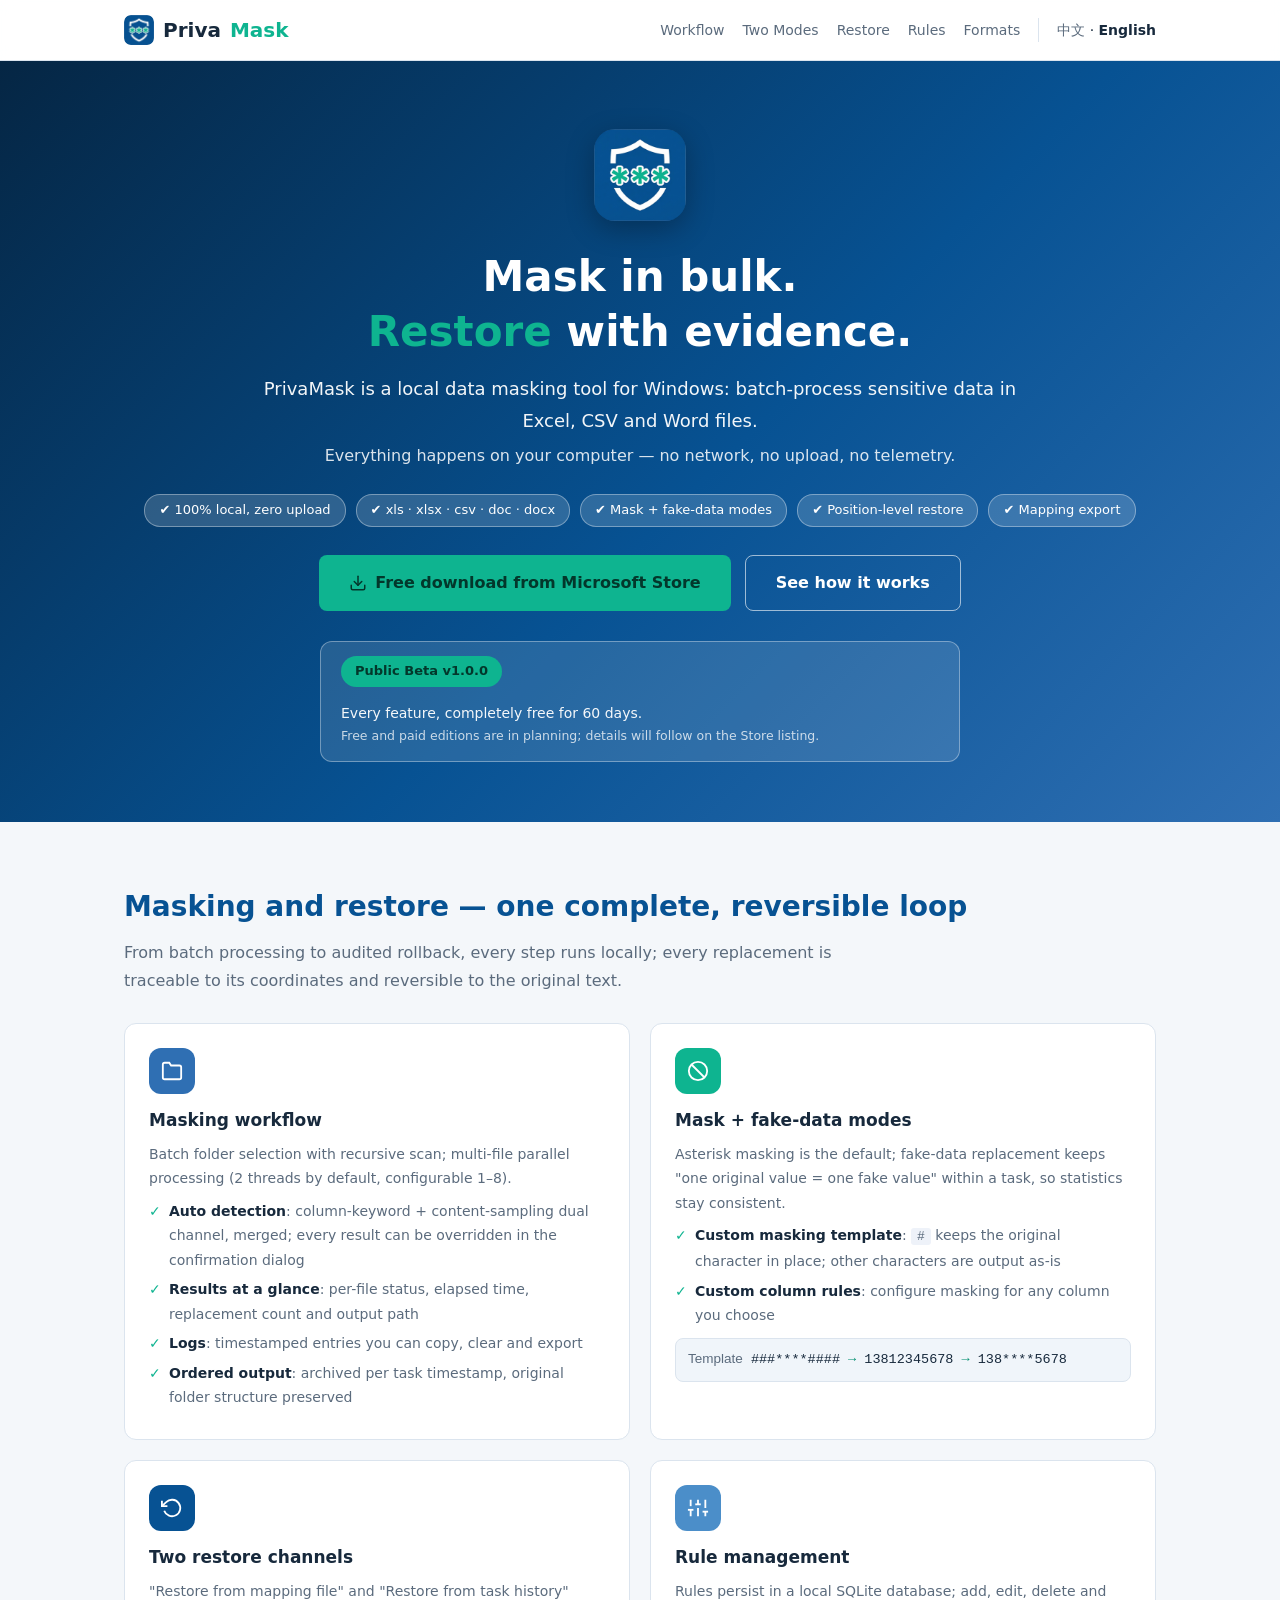
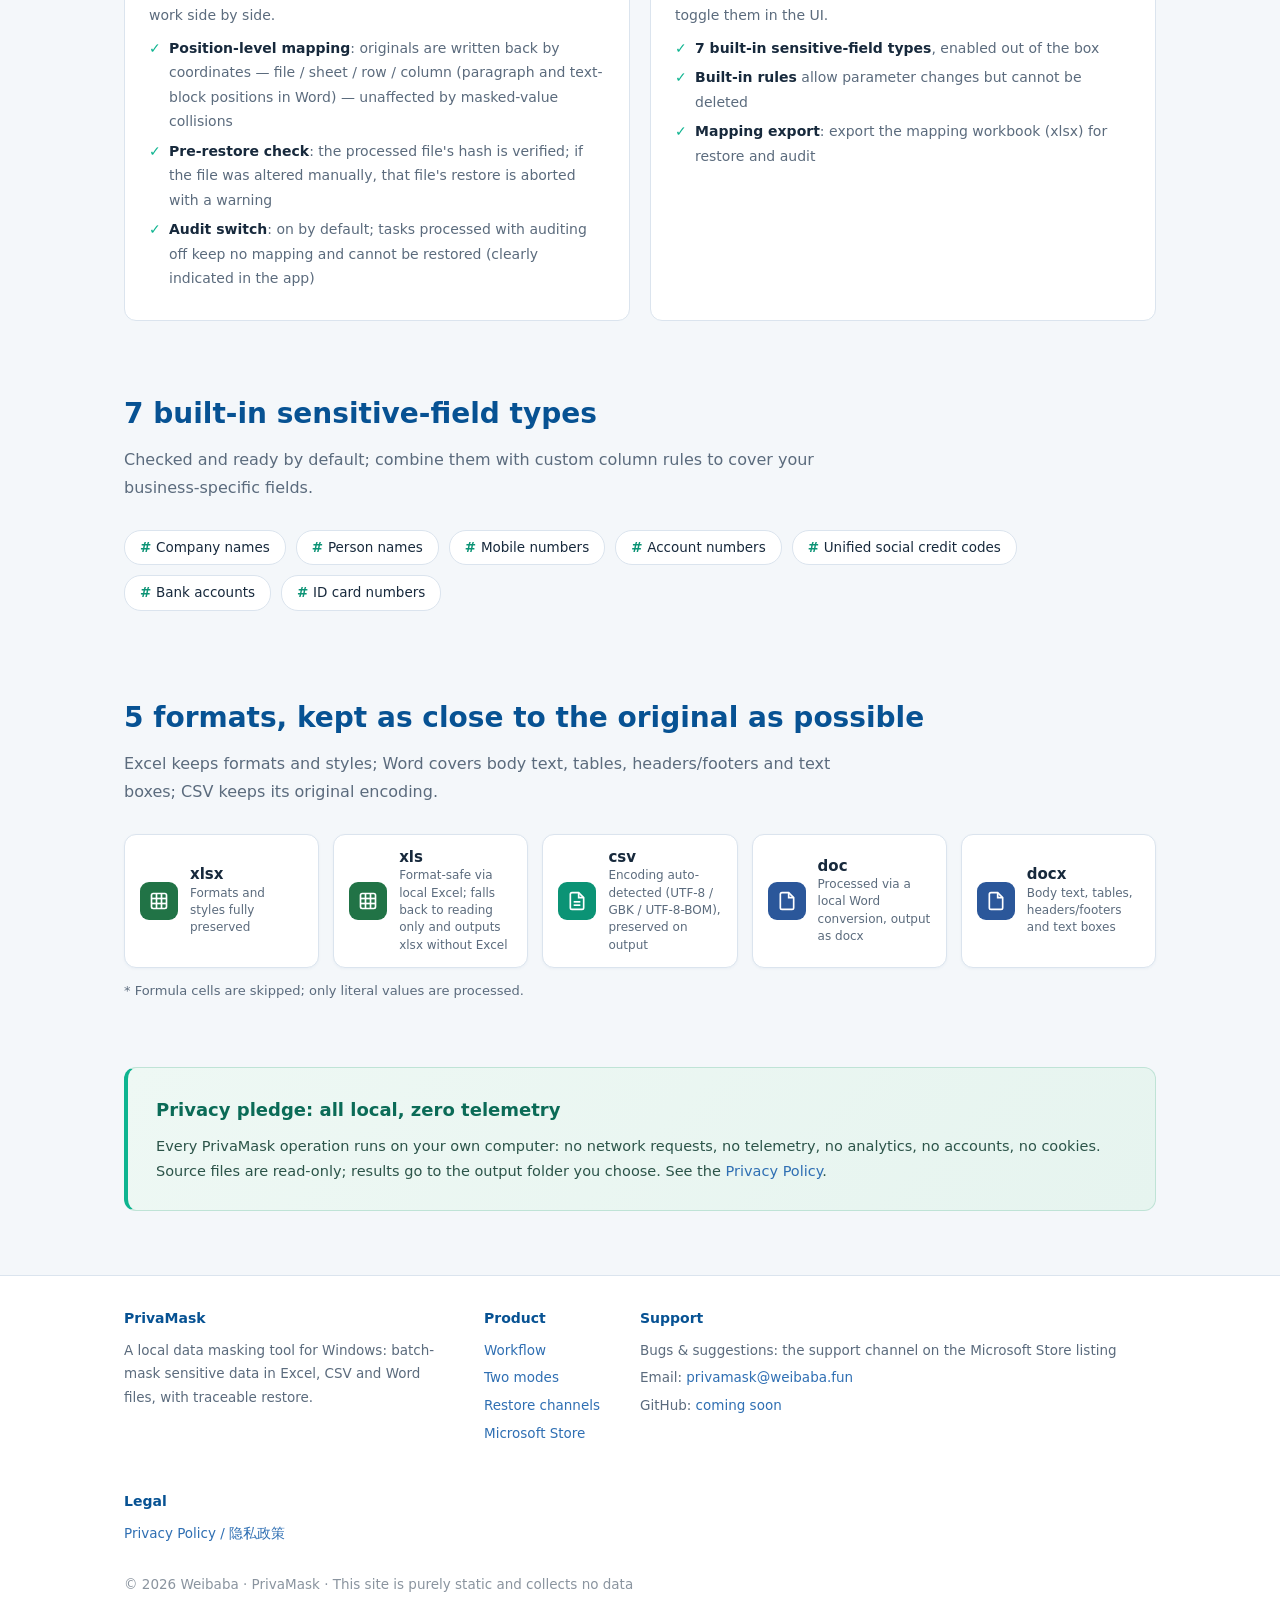
==== en/index.html @ cf5044ce "v1.0.0" ====
<!DOCTYPE html>
<html lang="en">
<head>
<meta charset="UTF-8">
<meta name="viewport" content="width=device-width, initial-scale=1.0">
<link rel="icon" href="/favicon.ico" sizes="48x48">
<link rel="icon" type="image/png" sizes="128x128" href="/favicon.png">
<link rel="apple-touch-icon" href="/apple-touch-icon.png">
<meta name="description" content="PrivaMask — a local data masking tool for Windows: batch-mask sensitive data in Excel (xls / xlsx), CSV and Word (doc / docx) files, with masking and fake-data modes, position-level restore, all fully offline.">
<meta property="og:title" content="PrivaMask — Mask in bulk, restore with evidence">
<meta property="og:description" content="Local data masking for Windows: xls · xlsx · csv · doc · docx, masking + fake-data modes, position-level restore, mapping export, 100% local with zero upload.">
<meta property="og:type" content="website">
<meta property="og:url" content="https://privamask.weibaba.fun/en/">
<title>PrivaMask — Bulk Data Masking, Traceable Restore | Local Masking Tool for Windows</title>
<link rel="canonical" href="https://privamask.weibaba.fun/en/">
<link rel="alternate" hreflang="zh-CN" href="https://privamask.weibaba.fun/">
<link rel="alternate" hreflang="en" href="https://privamask.weibaba.fun/en/">
<link rel="alternate" hreflang="x-default" href="https://privamask.weibaba.fun/">
<meta property="og:image" content="https://privamask.weibaba.fun/assets/img/logo.png">
<link rel="stylesheet" href="/assets/style.css">
<script type="application/ld+json">
{"@context":"https://schema.org","@type":"SoftwareApplication",
 "name":"PrivaMask","operatingSystem":"Windows 10, Windows 11",
 "applicationCategory":"SecurityApplication",
 "url":"https://privamask.weibaba.fun/","softwareVersion":"1.0.0",
 "inLanguage":["zh-CN","en"],
 "description":"Local data masking tool for Windows: batch-masks sensitive data in Excel (xls/xlsx), CSV and Word (doc/docx) files with masking and fake-data modes, position-level restore and full offline processing.",
 "offers":{"@type":"Offer","price":"0","priceCurrency":"USD"},
 "screenshot":"https://privamask.weibaba.fun/en/"}
</script>
</head>
<body>

<nav>
  <div class="container nav-inner">
    <a class="brand" href="/en/"><img src="/assets/img/logo.png" alt="PrivaMask">Priva<span class="dot">Mask</span></a>
    <div class="nav-links">
      <a class="hide-sm" href="#workflow">Workflow</a>
      <a class="hide-sm" href="#modes">Two Modes</a>
      <a class="hide-sm" href="#restore">Restore</a>
      <a class="hide-sm" href="#rules">Rules</a>
      <a class="hide-sm" href="#formats">Formats</a>
      <span class="lang-switch"><a href="/" hreflang="zh-CN" lang="zh-CN">中文</a> · <b>English</b></span>
    </div>
  </div>
</nav>

<header class="hero">
  <div class="container">
    <img class="hero-logo" src="/assets/img/logo.png" alt="PrivaMask">
    <h1>Mask in bulk.<br><span class="key">Restore</span> with evidence.</h1>
    <p class="pitch">PrivaMask is a local data masking tool for Windows: batch-process sensitive data in Excel, CSV and Word files.</p>
    <p class="sub">Everything happens on your computer — no network, no upload, no telemetry.</p>
    <div class="platform-pills">
      <span class="pill">✔ 100% local, zero upload</span>
      <span class="pill">✔ xls · xlsx · csv · doc · docx</span>
      <span class="pill">✔ Mask + fake-data modes</span>
      <span class="pill">✔ Position-level restore</span>
      <span class="pill">✔ Mapping export</span>
    </div>
    <div class="btn-row">
      <a class="btn btn-primary" href="https://apps.microsoft.com/detail/9P75XG3KTHR8">
        <svg width="18" height="18" viewBox="0 0 24 24" fill="none" stroke="currentColor" stroke-width="2" stroke-linecap="round" stroke-linejoin="round"><path d="M21 15v4a2 2 0 0 1-2 2H5a2 2 0 0 1-2-2v-4"/><polyline points="7 10 12 15 17 10"/><line x1="12" y1="15" x2="12" y2="3"/></svg>
        Free download from Microsoft Store
      </a>
      <a class="btn btn-ghost" href="#workflow">See how it works</a>
    </div>
    <div class="ver-card">
      <span class="ver-badge">Public Beta v1.0.0</span>
      <p>Every feature, completely free for 60 days.
        <small>Free and paid editions are in planning; details will follow on the Store listing.</small></p>
    </div>
  </div>
</header>

<main class="container">

  <!-- ============ Features: four blocks ============ -->
  <section class="block" id="features">
    <h2 class="title">Masking and restore — one complete, reversible loop</h2>
    <p class="lead">From batch processing to audited rollback, every step runs locally; every replacement is traceable to its coordinates and reversible to the original text.</p>
    <div class="feat-grid">

      <div class="feat" id="workflow">
        <div class="ico c1"><svg width="22" height="22" viewBox="0 0 24 24" fill="none" stroke="currentColor" stroke-width="2"><path d="M22 19a2 2 0 0 1-2 2H4a2 2 0 0 1-2-2V5a2 2 0 0 1 2-2h5l2 3h9a2 2 0 0 1 2 2z"/></svg></div>
        <h3>Masking workflow</h3>
        <p class="note">Batch folder selection with recursive scan; multi-file parallel processing (2 threads by default, configurable 1–8).</p>
        <ul class="flist">
          <li><b>Auto detection</b>: column-keyword + content-sampling dual channel, merged; every result can be overridden in the confirmation dialog</li>
          <li><b>Results at a glance</b>: per-file status, elapsed time, replacement count and output path</li>
          <li><b>Logs</b>: timestamped entries you can copy, clear and export</li>
          <li><b>Ordered output</b>: archived per task timestamp, original folder structure preserved</li>
        </ul>
      </div>

      <div class="feat" id="modes">
        <div class="ico c2"><svg width="22" height="22" viewBox="0 0 24 24" fill="none" stroke="currentColor" stroke-width="2"><circle cx="12" cy="12" r="10"/><path d="M4.9 4.9l14.2 14.2"/></svg></div>
        <h3>Mask + fake-data modes</h3>
        <p class="note">Asterisk masking is the default; fake-data replacement keeps "one original value = one fake value" within a task, so statistics stay consistent.</p>
        <ul class="flist">
          <li><b>Custom masking template</b>: <code>#</code> keeps the original character in place; other characters are output as-is</li>
          <li><b>Custom column rules</b>: configure masking for any column you choose</li>
        </ul>
        <div class="demo">
          <span class="cm">Template</span> ###****#### <span class="arrow">→</span> 13812345678 <span class="arrow">→</span> 138****5678
        </div>
      </div>

      <div class="feat" id="restore">
        <div class="ico c3"><svg width="22" height="22" viewBox="0 0 24 24" fill="none" stroke="currentColor" stroke-width="2"><polyline points="1 4 1 10 7 10"/><path d="M3.51 15a9 9 0 1 0 2.13-9.36L1 10"/></svg></div>
        <h3>Two restore channels</h3>
        <p class="note">"Restore from mapping file" and "Restore from task history" work side by side.</p>
        <ul class="flist">
          <li><b>Position-level mapping</b>: originals are written back by coordinates — file / sheet / row / column (paragraph and text-block positions in Word) — unaffected by masked-value collisions</li>
          <li><b>Pre-restore check</b>: the processed file's hash is verified; if the file was altered manually, that file's restore is aborted with a warning</li>
          <li><b>Audit switch</b>: on by default; tasks processed with auditing off keep no mapping and cannot be restored (clearly indicated in the app)</li>
        </ul>
      </div>

      <div class="feat" id="rules">
        <div class="ico c4"><svg width="22" height="22" viewBox="0 0 24 24" fill="none" stroke="currentColor" stroke-width="2"><line x1="4" y1="21" x2="4" y2="14"/><line x1="4" y1="10" x2="4" y2="3"/><line x1="12" y1="21" x2="12" y2="12"/><line x1="12" y1="8" x2="12" y2="3"/><line x1="20" y1="21" x2="20" y2="16"/><line x1="20" y1="12" x2="20" y2="3"/><line x1="1" y1="14" x2="7" y2="14"/><line x1="9" y1="8" x2="15" y2="8"/><line x1="17" y1="16" x2="23" y2="16"/></svg></div>
        <h3>Rule management</h3>
        <p class="note">Rules persist in a local SQLite database; add, edit, delete and toggle them in the UI.</p>
        <ul class="flist">
          <li><b>7 built-in sensitive-field types</b>, enabled out of the box</li>
          <li><b>Built-in rules</b> allow parameter changes but cannot be deleted</li>
          <li><b>Mapping export</b>: export the mapping workbook (xlsx) for restore and audit</li>
        </ul>
      </div>

    </div>
  </section>

  <!-- ============ Built-in 7 types ============ -->
  <section class="block" id="builtin">
    <h2 class="title">7 built-in sensitive-field types</h2>
    <p class="lead">Checked and ready by default; combine them with custom column rules to cover your business-specific fields.</p>
    <div class="tag-row">
      <span class="tag">Company names</span>
      <span class="tag">Person names</span>
      <span class="tag">Mobile numbers</span>
      <span class="tag">Account numbers</span>
      <span class="tag">Unified social credit codes</span>
      <span class="tag">Bank accounts</span>
      <span class="tag">ID card numbers</span>
    </div>
  </section>

  <!-- ============ Formats ============ -->
  <section class="block" id="formats">
    <h2 class="title">5 formats, kept as close to the original as possible</h2>
    <p class="lead">Excel keeps formats and styles; Word covers body text, tables, headers/footers and text boxes; CSV keeps its original encoding.</p>
    <div class="fmt-grid">
      <div class="fmt-chip">
        <div class="f-ico f-xls"><svg width="20" height="20" viewBox="0 0 24 24" fill="none" stroke="currentColor" stroke-width="2"><rect x="3" y="3" width="18" height="18" rx="2"/><path d="M3 9h18"/><path d="M3 15h18"/><path d="M9 3v18"/><path d="M15 3v18"/></svg></div>
        <div><b>xlsx</b><small>Formats and styles fully preserved</small></div>
      </div>
      <div class="fmt-chip">
        <div class="f-ico f-xls"><svg width="20" height="20" viewBox="0 0 24 24" fill="none" stroke="currentColor" stroke-width="2"><rect x="3" y="3" width="18" height="18" rx="2"/><path d="M3 9h18"/><path d="M3 15h18"/><path d="M9 3v18"/><path d="M15 3v18"/></svg></div>
        <div><b>xls</b><small>Format-safe via local Excel; falls back to reading only and outputs xlsx without Excel</small></div>
      </div>
      <div class="fmt-chip">
        <div class="f-ico f-csv"><svg width="20" height="20" viewBox="0 0 24 24" fill="none" stroke="currentColor" stroke-width="2"><path d="M14 2H6a2 2 0 0 0-2 2v16a2 2 0 0 0 2 2h12a2 2 0 0 0 2-2V8z"/><polyline points="14 2 14 8 20 8"/><line x1="8" y1="13" x2="16" y2="13"/><line x1="8" y1="17" x2="16" y2="17"/></svg></div>
        <div><b>csv</b><small>Encoding auto-detected (UTF-8 / GBK / UTF-8-BOM), preserved on output</small></div>
      </div>
      <div class="fmt-chip">
        <div class="f-ico f-word"><svg width="20" height="20" viewBox="0 0 24 24" fill="none" stroke="currentColor" stroke-width="2"><path d="M14 2H6a2 2 0 0 0-2 2v16a2 2 0 0 0 2 2h12a2 2 0 0 0 2-2V8z"/><polyline points="14 2 14 8 20 8"/></svg></div>
        <div><b>doc</b><small>Processed via a local Word conversion, output as docx</small></div>
      </div>
      <div class="fmt-chip">
        <div class="f-ico f-word"><svg width="20" height="20" viewBox="0 0 24 24" fill="none" stroke="currentColor" stroke-width="2"><path d="M14 2H6a2 2 0 0 0-2 2v16a2 2 0 0 0 2 2h12a2 2 0 0 0 2-2V8z"/><polyline points="14 2 14 8 20 8"/></svg></div>
        <div><b>docx</b><small>Body text, tables, headers/footers and text boxes</small></div>
      </div>
    </div>
    <p class="table-note">* Formula cells are skipped; only literal values are processed.</p>
  </section>

  <!-- ============ Privacy pledge ============ -->
  <div class="pledge" id="privacy">
    <h3>Privacy pledge: all local, zero telemetry</h3>
    <p>Every PrivaMask operation runs on your own computer: no network requests, no telemetry, no analytics,
    no accounts, no cookies. Source files are read-only; results go to the output folder you choose.
    See the <a href="/privacy/">Privacy Policy</a>.</p>
  </div>

</main>

<footer>
  <div class="container">
    <div class="cols">
      <div style="max-width:320px">
        <h4>PrivaMask</h4>
        <p>A local data masking tool for Windows: batch-mask sensitive data in Excel, CSV and Word files, with traceable restore.</p>
      </div>
      <div>
        <h4>Product</h4>
        <ul>
          <li><a href="#workflow">Workflow</a></li>
          <li><a href="#modes">Two modes</a></li>
          <li><a href="#restore">Restore channels</a></li>
          <li><a href="https://apps.microsoft.com/detail/9P75XG3KTHR8">Microsoft Store</a></li>
        </ul>
      </div>
      <div>
        <h4>Support</h4>
        <ul>
          <li>Bugs &amp; suggestions: the support channel on the Microsoft Store listing</li>
          <li>Email: <a href="mailto:privamask@weibaba.fun">privamask@weibaba.fun</a></li>
          <li>GitHub: <a href="#">coming soon</a></li>
        </ul>
      </div>
      <div>
        <h4>Legal</h4>
        <ul>
          <li><a href="/privacy/">Privacy Policy / 隐私政策</a></li>
        </ul>
      </div>
    </div>
    <p class="legal">© 2026 Weibaba · PrivaMask · This site is purely static and collects no data</p>
  </div>
</footer>

</body>
</html>
---- assets/style.css ----
/* 数隐通 PrivaMask 官网样式 —— 品牌视觉自应用源图标派生
   主色（任务口径·应用内置图标蓝）#2F6FB3 / 图标底色实测众数 #075293 /
   图标绿花实测众数 #0EB490。系统字体栈，不引用任何外部资源。 */
:root {
  --ink: #17293c; --sub: #5b6b7d; --line: #dbe4ee; --bg: #f4f7fa;
  --accent: #2f6fb3; --accent-d: #255c96; --accent-deep: #075293; --navy: #052644;
  --leaf: #0eb490; --leaf-d: #0b9375;
  --hero1: #052644; --hero2: #2f6fb3; --card: #ffffff;
}
* { box-sizing: border-box; margin: 0; }
html { scroll-behavior: smooth; }
body {
  color: var(--ink); background: var(--bg); line-height: 1.75; font-size: 16px;
  font-family: "Microsoft YaHei UI", "Segoe UI", system-ui, -apple-system, sans-serif;
}
a { color: var(--accent); text-decoration: none; }
a:hover { text-decoration: underline; }
.container { max-width: 1080px; margin: 0 auto; padding: 0 24px; }

/* ---------- 顶部导航 ---------- */
nav {
  position: sticky; top: 0; z-index: 10; background: rgba(255,255,255,.92);
  backdrop-filter: blur(8px); border-bottom: 1px solid var(--line);
}
.nav-inner { display: flex; align-items: center; gap: 20px; height: 60px; }
.brand { font-size: 20px; font-weight: 700; color: var(--ink);
  display: inline-flex; align-items: center; gap: 9px; }
.brand img { height: 30px; width: 30px; border-radius: 7px; display: block; }
.brand .dot { color: var(--leaf); }
.nav-links { margin-left: auto; display: flex; align-items: center; gap: 18px; font-size: 14px; }
.nav-links a { color: var(--sub); }
.lang-switch { border-left: 1px solid var(--line); padding-left: 18px; }
.lang-switch b { color: var(--ink); }

/* ---------- Hero ---------- */
.hero {
  background: linear-gradient(135deg, var(--hero1) 0%, var(--accent-deep) 55%, var(--hero2) 100%);
  color: #fff; padding: 68px 0 60px; text-align: center;
}
.hero-logo {
  height: 92px; width: 92px; border-radius: 21px; display: inline-block;
  box-shadow: 0 8px 28px rgba(0,0,0,.28); margin-bottom: 20px;
}
.hero h1 { font-size: 42px; line-height: 1.3; margin-bottom: 14px; }
.hero h1 .key { color: var(--leaf); }
.hero .pitch { font-size: clamp(15px, 1.9vw, 18px); opacity: .95; max-width: 760px; margin: 0 auto; }
.hero .sub { font-size: clamp(14px, 1.8vw, 16px); opacity: .85; margin-top: 6px; }
.platform-pills { display: flex; gap: 10px; margin: 24px 0 28px; flex-wrap: wrap; justify-content: center; }
.pill {
  font-size: 13px; padding: 4px 14px; border-radius: 16px;
  background: rgba(255,255,255,.16); border: 1px solid rgba(255,255,255,.35);
}
.btn-row { display: flex; gap: 14px; flex-wrap: wrap; justify-content: center; }
.btn {
  display: inline-flex; align-items: center; gap: 8px; padding: 13px 30px;
  border-radius: 8px; font-size: 16px; font-weight: 600; border: none; cursor: pointer;
}
.btn-primary { background: var(--leaf); color: #03372b; }
.btn-primary:hover { background: var(--leaf-d); color: #fff; text-decoration: none; }
.btn-ghost { background: transparent; color: #fff; border: 1px solid rgba(255,255,255,.6); }
.btn-ghost:hover { background: rgba(255,255,255,.12); text-decoration: none; }
.btn svg { flex: none; }

/* 版本卡（Hero 内） */
.ver-card {
  margin: 30px auto 0; max-width: 640px; text-align: left;
  background: rgba(255,255,255,.12); border: 1px solid rgba(255,255,255,.35);
  border-radius: 12px; padding: 14px 20px;
  display: flex; align-items: center; gap: 14px; flex-wrap: wrap;
}
.ver-badge {
  flex: none; font-size: 13px; font-weight: 700; padding: 4px 14px; border-radius: 16px;
  background: var(--leaf); color: #03372b;
}
.ver-card p { font-size: 14px; opacity: .95; }
.ver-card p small { display: block; opacity: .8; font-size: 12.5px; }

/* ---------- 通用区块 ---------- */
section.block { padding: 60px 0 8px; }
h2.title { font-size: 28px; margin-bottom: 8px; color: var(--accent-deep); }
p.lead { color: var(--sub); max-width: 760px; margin-bottom: 28px; }

/* 功能四块（2×2） */
.feat-grid { display: grid; grid-template-columns: repeat(2, 1fr); gap: 20px; }
.feat {
  background: var(--card); border: 1px solid var(--line); border-radius: 12px; padding: 24px;
  transition: transform .18s ease, box-shadow .18s ease, border-color .18s ease;
}
.feat:hover {
  transform: translateY(-3px); box-shadow: 0 10px 24px rgba(7,82,147,.10);
  border-color: #bcd2e8;
}
.feat .ico {
  width: 46px; height: 46px; border-radius: 12px; display: flex;
  align-items: center; justify-content: center; margin-bottom: 12px; color: #fff;
}
.feat .ico.c1 { background: var(--accent); }
.feat .ico.c2 { background: var(--leaf); }
.feat .ico.c3 { background: var(--accent-deep); }
.feat .ico.c4 { background: #4b8ec9; }
.feat h3 { font-size: 17px; margin-bottom: 6px; }
.feat p.note { font-size: 14px; color: var(--sub); margin-bottom: 8px; }
ul.flist { list-style: none; padding: 0; margin: 4px 0 0; }
ul.flist li { font-size: 14px; color: var(--sub); margin: 5px 0; padding-left: 20px; position: relative; }
ul.flist li::before { content: "✓"; position: absolute; left: 0; color: var(--leaf); font-weight: 700; }
ul.flist li b { color: var(--ink); }
code { background: #eef2f9; border-radius: 3px; padding: 1px 6px; font-size: 13px; }

/* 双模式演示行 */
.demo {
  margin-top: 10px; background: #f0f5fa; border: 1px solid var(--line); border-radius: 8px;
  padding: 9px 12px; font-size: 13.5px; color: var(--ink);
  font-family: Consolas, "Courier New", monospace; line-height: 1.7; overflow-x: auto;
}
.demo .arrow { color: var(--leaf-d); font-weight: 700; }
.demo .cm { color: var(--sub); font-family: "Microsoft YaHei UI", "Segoe UI", sans-serif; }

/* 支持格式芯片 */
.fmt-grid { display: grid; grid-template-columns: repeat(5, 1fr); gap: 14px; }
.fmt-chip {
  background: var(--card); border: 1px solid var(--line); border-radius: 12px;
  padding: 13px 15px; display: flex; align-items: center; gap: 12px;
  box-shadow: 0 1px 3px rgba(7,82,147,.05);
}
.fmt-chip .f-ico {
  width: 38px; height: 38px; border-radius: 9px; flex: none;
  display: flex; align-items: center; justify-content: center; color: #fff;
}
.fmt-chip b { font-size: 15px; display: block; line-height: 1.3; }
.fmt-chip small { font-size: 12px; color: var(--sub); display: block; line-height: 1.45; }
.f-xls { background: #217346; }
.f-word { background: #2b579a; }
.f-csv { background: #0b9375; }
.table-note { font-size: 13px; color: var(--sub); margin-top: 12px; }

/* 内置 7 类字段芯片 */
.tag-row { display: flex; flex-wrap: wrap; gap: 10px; margin: 4px 0 14px; }
.tag {
  font-size: 13.5px; padding: 5px 15px; border-radius: 17px;
  background: #fff; border: 1px solid var(--line); color: var(--ink);
}
.tag::before { content: "# "; color: var(--leaf-d); font-weight: 700; }

/* 隐私承诺块 */
.pledge {
  margin: 56px 0 8px; background: linear-gradient(135deg, #eef8f4, #e6f4ef);
  border: 1px solid #bfe3d6; border-left: 4px solid var(--leaf);
  border-radius: 12px; padding: 26px 28px;
}
.pledge h3 { font-size: 18px; margin-bottom: 8px; color: #0b6b57; }
.pledge p { font-size: 14.5px; color: #2c5449; }

/* 页脚 */
footer { border-top: 1px solid var(--line); margin-top: 64px; padding: 30px 0 44px;
  color: var(--sub); font-size: 13.5px; background: #fff; }
footer .cols { display: flex; gap: 40px; flex-wrap: wrap; }
footer h4 { color: var(--accent-deep); font-size: 14px; margin-bottom: 8px; }
footer ul { list-style: none; padding: 0; }
footer li { margin: 4px 0; }
footer .legal { margin-top: 24px; color: #8a949f; }

@media (max-width: 820px) {
  .feat-grid { grid-template-columns: 1fr; }
  .fmt-grid { grid-template-columns: 1fr 1fr; }
  .hero h1 { font-size: 30px; }
  .nav-links a.hide-sm { display: none; }
}
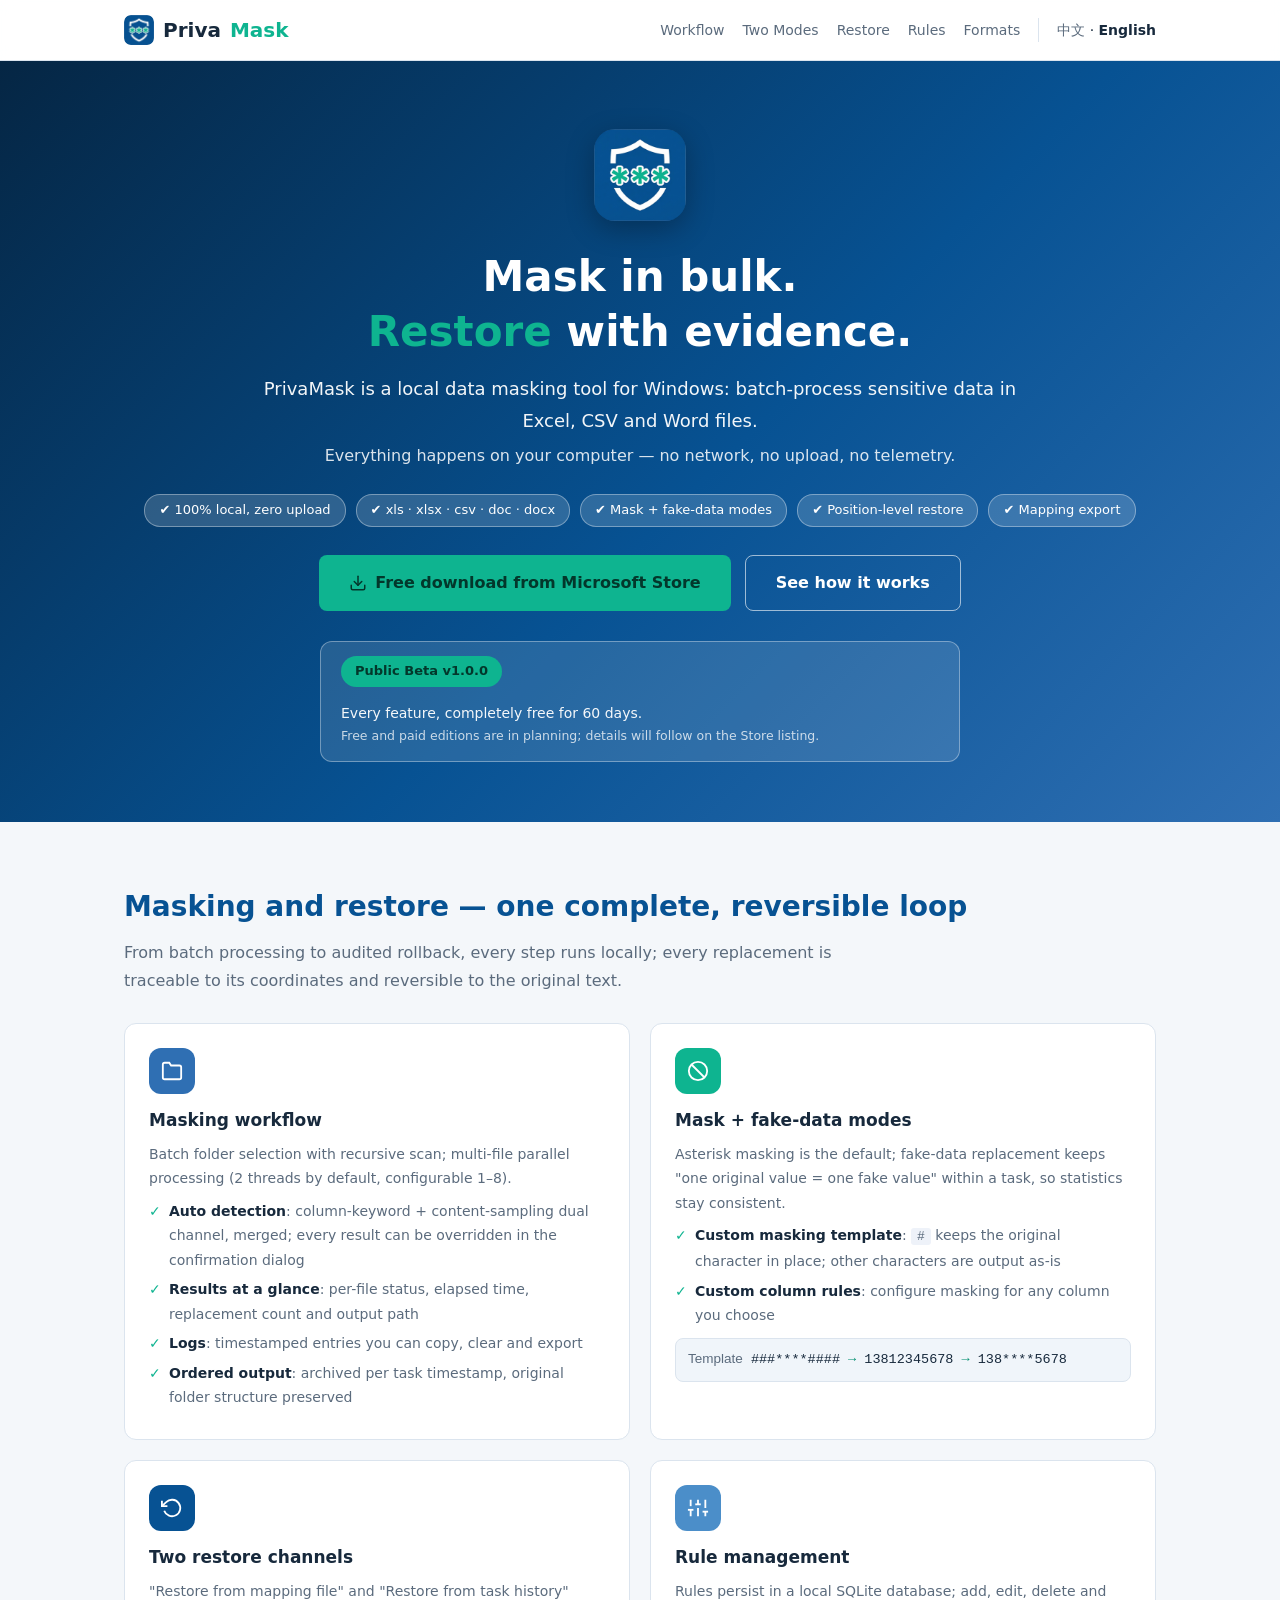
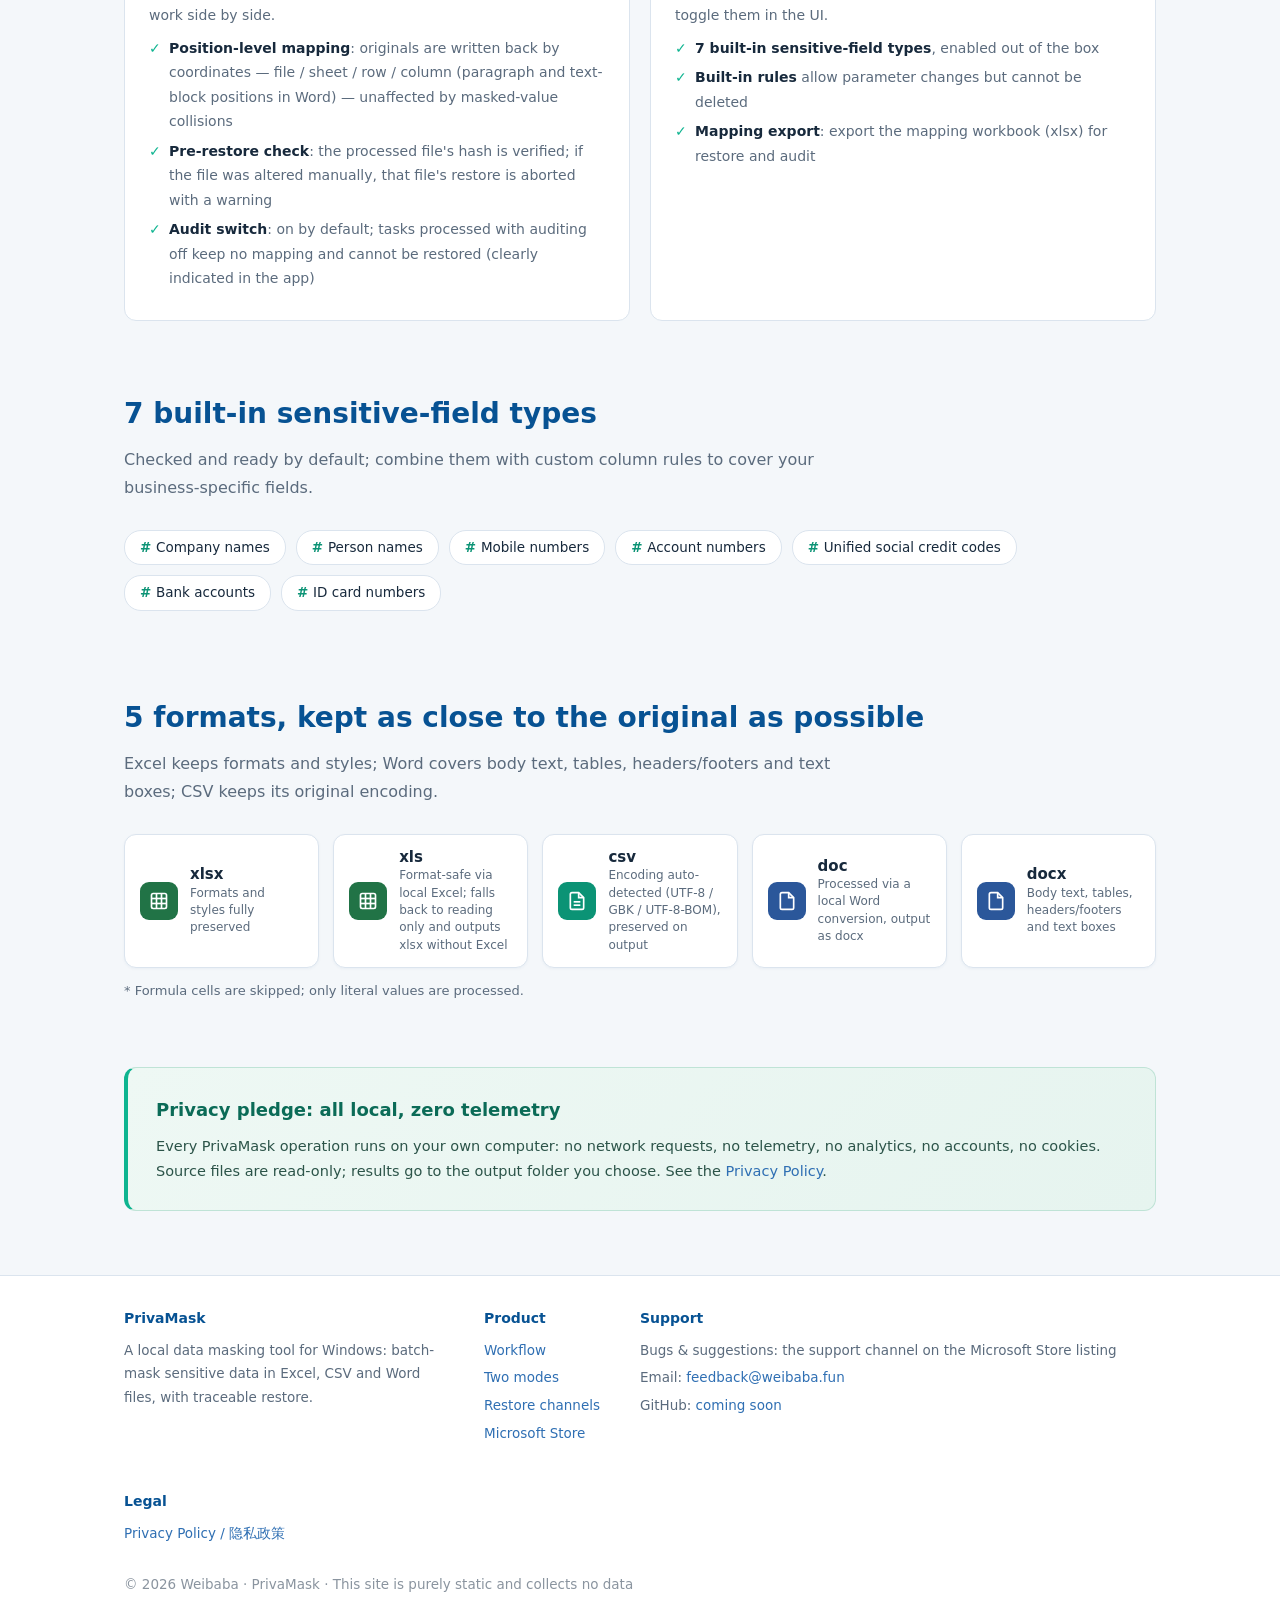
==== commit ff75a060: "v1.0.2" ====
--- a/en/index.html
+++ b/en/index.html
@@ -205,7 +205,7 @@
         <h4>Support</h4>
         <ul>
           <li>Bugs &amp; suggestions: the support channel on the Microsoft Store listing</li>
-          <li>Email: <a href="mailto:privamask@weibaba.fun">privamask@weibaba.fun</a></li>
+          <li>Email: <a href="mailto:feedback@weibaba.fun">feedback@weibaba.fun</a></li>
           <li>GitHub: <a href="#">coming soon</a></li>
         </ul>
       </div>
